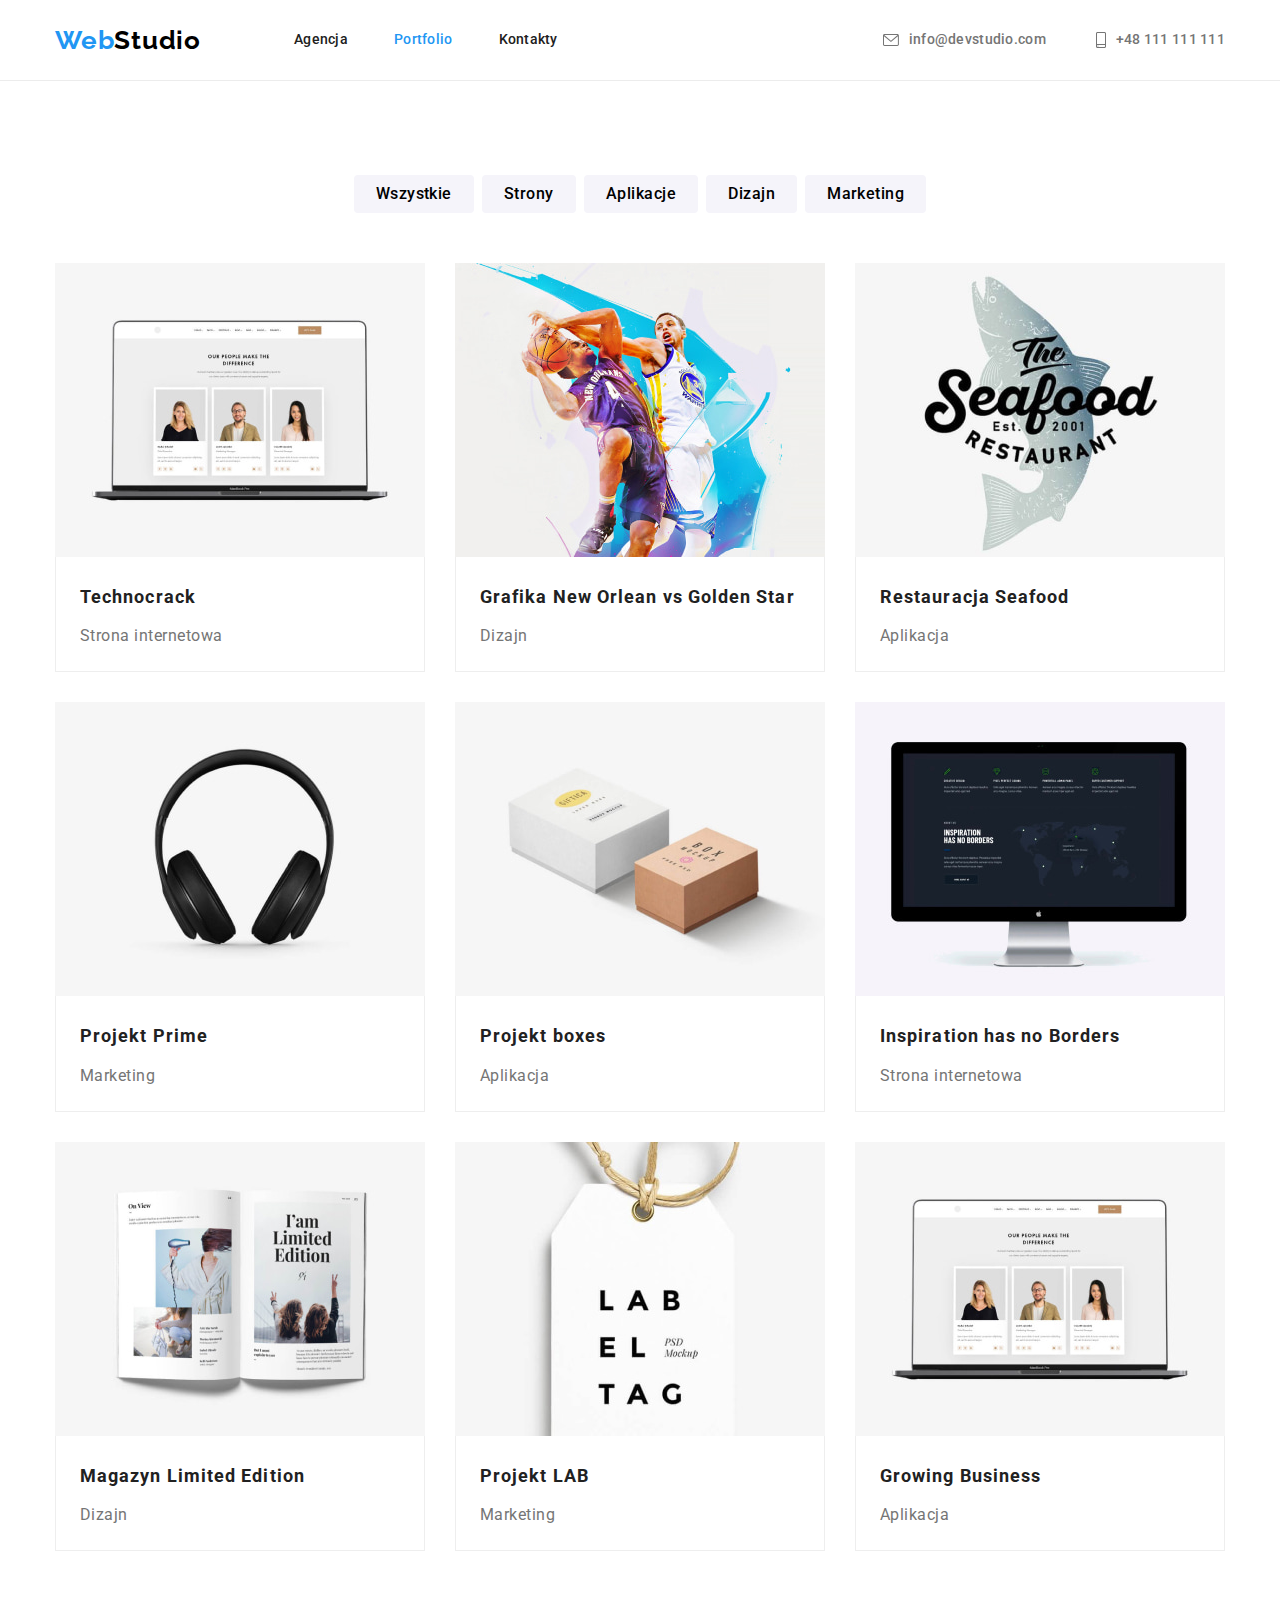
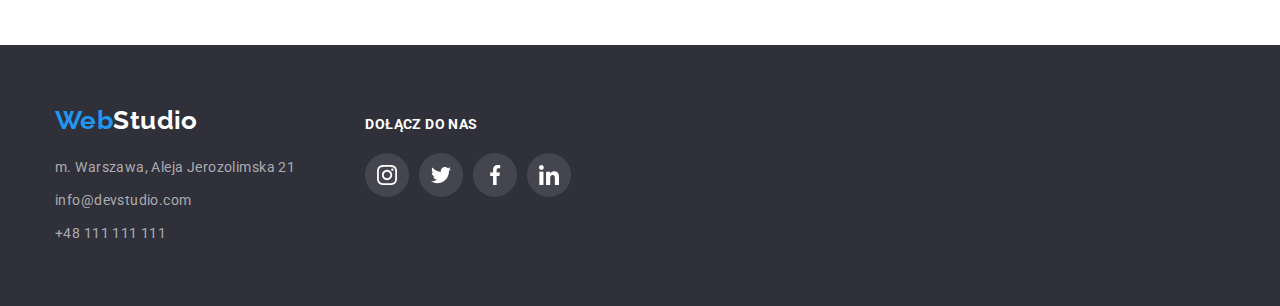
==== portfolio.html @ 993850c0 "feat: init" ====
<!DOCTYPE html>
<html lang="en">
	<head>
		<meta charset="UTF-8" />
		<meta name="viewport" content="witdh=device-width" />
		<title>goit-markup-hw-04 Wojciech Maroszek</title>
		<link rel="preconnect" href="https://fonts.googleapis.com" />
		<link rel="preconnect" href="https://fonts.gstatic.com" crossorigin />
		<link
			href="https://fonts.googleapis.com/css2?family=Raleway:wght@700&family=Roboto:wght@400;500;700;900&display=swap"
			rel="stylesheet"
		/>
		<link rel="stylesheet" href="css/modern-normalize.css" />
		<link rel="stylesheet" href="css/styles.css" />
	</head>
	<body>
		<header class="nav-line">
			<div class="container container-nav">
				<nav class="header-nav">
					<a class="nav-logo" href="./index.html">
						<span>Web</span>
						<span class="nav-logo-studio">Studio</span>
					</a>
					<ul class="nav-list">
						<li><a class="nav-link" href="./index.html">Agencja</a></li>
						<li><a class="nav-link current" href="./portfolio.html">Portfolio</a></li>
						<li><a class="nav-link" href="./kontakt.html">Kontakty</a></li>
					</ul>
				</nav>
				<ul class="contact-list">
					<li>
						<a class="nav-link2" href="mailto:info@devstudio.com">
							<svg class="icon-envelope">
								<use href="./images/icons.svg#icon-envelope"></use>
							</svg>
							info@devstudio.com
						</a>
					</li>
					<li>
						<a class="nav-link2" href="tel:48111111111">
							<svg class="icon-smartphone">
								<use href="./images/icons.svg#icon-smartphone"></use>
							</svg>
							+48 111 111 111
						</a>
					</li>
				</ul>
			</div>
		</header>
		<main>
			<section>
				<div class="container">
					<h1 class="visually-hidden">Portfolio</h1>
					<ul class="filter-list">
						<li><button class="filter-button" type="button">Wszystkie</button></li>
						<li><button class="filter-button" type="button">Strony</button></li>
						<li><button class="filter-button" type="button">Aplikacje</button></li>
						<li><button class="filter-button" type="button">Dizajn</button></li>
						<li><button class="filter-button" type="button">Marketing</button></li>
					</ul>
					<ul class="portfolio-list">
						<a class="images-container" href="#">
							<li>
								<img src="./images/img-portfolio1.jpg" alt="image of laptop" width="370" height="294" />
								<div class="images-box-text">
									<h3 class="images-tittle">Technocrack</h3>
									<p class="images-text">Strona internetowa</p>
								</div>
							</li>
						</a>
						<a class="images-container" href="#">
							<li>
								<img src="./images/img-portfolio2.jpg" alt="image of basketball players" width="370" height="294" />
								<div class="images-box-text">
									<h3 class="images-tittle">Grafika New Orlean vs Golden Star</h3>
									<p class="images-text">Dizajn</p>
								</div>
							</li>
						</a>
						<a class="images-container" href="#">
							<li>
								<img src="./images/img-portfolio3.jpg" alt="image of restaurant logotype" width="370" height="294" />
								<div class="images-box-text">
									<h3 class="images-tittle">Restauracja Seafood</h3>
									<p class="images-text">Aplikacja</p>
								</div>
							</li>
						</a>
						<a class="images-container" href="#">
							<li>
								<img src="./images/img-portfolio4.jpg" alt="image of headphones" width="370" height="294" />
								<div class="images-box-text">
									<h3 class="images-tittle">Projekt Prime</h3>
									<p class="images-text">Marketing</p>
								</div>
							</li>
						</a>
						<a class="images-container" href="#">
							<li>
								<img src="./images/img-portfolio5.jpg" alt="image of boxes" width="370" height="294" />
								<div class="images-box-text">
									<h3 class="images-tittle">Projekt boxes</h3>
									<p class="images-text">Aplikacja</p>
								</div>
							</li>
						</a>
						<a class="images-container" href="#">
							<li>
								<img src="./images/img-portfolio6.jpg" alt="image of monitor" width="370" height="294" />
								<div class="images-box-text">
									<h3 class="images-tittle">Inspiration has no Borders</h3>
									<p class="images-text">Strona internetowa</p>
								</div>
							</li>
						</a>
						<a class="images-container" href="#">
							<li>
								<img src="./images/img-portfolio7.jpg" alt="image of magazine" width="370" height="294" />
								<div class="images-box-text">
									<h3 class="images-tittle">Magazyn Limited Edition</h3>
									<p class="images-text">Dizajn</p>
								</div>
							</li>
						</a>
						<a class="images-container" href="#">
							<li>
								<img src="./images/img-portfolio8.jpg" alt="image of label" width="370" height="294" />
								<div class="images-box-text">
									<h3 class="images-tittle">Projekt LAB</h3>
									<p class="images-text">Marketing</p>
								</div>
							</li>
						</a>
						<a class="images-container" href="#">
							<li>
								<img src="./images/img-portfolio1.jpg" alt="image of website" width="370" height="294" />
								<div class="images-box-text">
									<h3 class="images-tittle">Growing Business</h3>
									<p class="images-text">Aplikacja</p>
								</div>
							</li>
						</a>
					</ul>
				</div>
			</section>
		</main>
		<footer class="footer-bg">
			<div class="container footer-container">
				<div>
					<a class="footer-logo" href="./index.html">
						<span>Web</span>
						<span class="footer-logo-studio">Studio</span>
					</a>
					<address>
						<ul class="adress-list">
							<li class="address-text">
								<a
									class="footer-adress"
									href="https://goo.gl/maps/CgjjjS2WBtp8LF2a7"
									target="_blank"
									rel="noopener nofollow"
								>
									m. Warszawa, Aleja Jerozolimska 21
								</a>
							</li>
							<li class="address-text">
								<a class="footer-adress" href="mailto:info@devstudio.com">info@devstudio.com</a>
							</li>
							<li><a class="footer-adress" href="tel:48111111111">+48 111 111 111</a></li>
						</ul>
					</address>
				</div>
				<div>
					<h3 class="visually-hidden">Social</h3>
					<p class="social-text">DOŁĄCZ DO NAS</p>
					<ul class="social-box">
						<li>
							<a class="social-bg" href="https://www.instagram.com/" target="_blank" rel="noopener nofollow noreferrer">
								<svg class="social-cover">
									<use href="./images/icons.svg#icon-instagram"></use>
								</svg>
							</a>
						</li>
						<li>
							<a class="social-bg" href="https://www.twitter.com/" target="_blank" rel="noopener nofollow noreferrer">
								<svg class="social-cover"><use href="./images/icons.svg#icon-twitter"></use></svg>
							</a>
						</li>

						<li>
							<a class="social-bg" href="https://www.facebook.com/" target="_blank" rel="noopener nofollow noreferrer">
								<svg class="social-cover">
									<use href="./images/icons.svg#icon-facebook"></use>
								</svg>
							</a>
						</li>
						<li>
							<a class="social-bg" href="https://pl.linkedin.com/" target="_blank" rel="noopener nofollow noreferrer">
								<svg class="social-cover">
									<use href="./images/icons.svg#icon-linkedin"></use>
								</svg>
							</a>
						</li>
					</ul>
				</div>
			</div>
		</footer>
		<script src="./js/modal.js"></script>
	</body>
</html>
---- css/styles.css ----
/* GLOBAL */
:root {
	--header-background-color: #2f303a;
	--main-background-color: #ffffff;
	--main-font-color: #212121;
	--images-font-color: #757575;
	--main-blue-color: #2196f3;
	--filters-background-color: #f5f4fa;
	--footer-text-color: rgba(255, 255, 255, 0.6);
	--footer-studio-color: #000000;
	--main-font: "Roboto", sans-serif;
	--logo-font: "Raleway";
}
body {
	font-family: var(--main-font);
	background-color: var(--main-background-color);
	color: var(--main-font-color);
	font-size: 14px;
	letter-spacing: 0.03em;
}
.cursor-pointer:hover {
	cursor: pointer;
}
.visually-hidden {
	position: absolute;
	width: 1px;
	height: 1px;
	margin: -1px;
	border: 0;
	padding: 0;
	white-space: nowrap;
	clip-path: inset(100%);
	clip: rect(0 0 0 0);
	overflow: hidden;
}
.design-header {
	font-weight: 700;
	font-size: 36px;
	line-height: 1.16;
	text-align: center;
	letter-spacing: 0.03em;
	margin-bottom: 50px;
}
.container {
	width: 1200px;
	margin: 0 auto;
	padding: 0 15px;
}

h1,
h2,
h3,
h4,
h5,
h6,
p {
	margin: 0;
}
img {
	display: block;
	max-width: 100%;
	height: auto;
}
ul,
ol {
	list-style-type: none;
	padding-left: 0;
	margin: 0;
}
a {
	text-decoration: none;
}
address {
	font-style: normal;
}
button {
	display: block;
	cursor: pointer;
	border: none;
	border-radius: 4px;
}
section {
	padding-top: 94px;
	padding-bottom: 94px;
}
/* GLOBAL */

/* HEADER */
/* Nav */
.nav-line {
	border-bottom: 1px;
	border-bottom-style: solid;
	border-bottom-color: #ececec;
}
.container-nav {
	display: flex;
	align-items: center;
}
.header-nav {
	display: flex;
	text-align: center;
}

.nav-list {
	display: flex;
	gap: 46px;
	margin-left: 93px;
	align-items: center;
}
.contact-list {
	display: flex;
	gap: 50px;
	margin-left: auto;
}
.nav-logo {
	font-family: var(--logo-font);
	text-decoration: none;
	font-weight: 700;
	font-size: 26px;
	line-height: 1.19;
	color: var(--main-blue-color);
	letter-spacing: 0.03em;
	display: flex;
	align-items: center;
}
.nav-logo:focus {
	outline: 2px dashed var(--main-blue-color);
}
.nav-logo-studio {
	color: var(--footer-studio-color);
}
.nav-link {
	text-decoration: none;
	color: var(--main-font-color);
	font-weight: 500;
	line-height: 1.14;
	letter-spacing: 0.02em;
	display: block;
	padding-top: 32px;
	padding-bottom: 32px;
}
.nav-link:hover {
	color: var(--main-blue-color);
}
.nav-link:focus {
	color: var(--main-blue-color);
}
.nav-link2 {
	text-decoration: none;
	font-weight: 500;
	line-height: 1.14;
	letter-spacing: 0.02em;
	color: var(--images-font-color);
	fill: currentColor;
	display: flex;
	align-items: center;
	justify-content: center;
}

.nav-link2:hover {
	color: var(--main-blue-color);
}
.nav-link2:focus {
	color: var(--main-blue-color);
}
.addres-color-pointer:hover {
	color: var(--main-background-color);
}
.current {
	color: var(--main-blue-color);
}
.icon-envelope {
	margin-right: 10px;
	width: 16px;
	height: 12px;
}
.icon-smartphone {
	margin-right: 10px;
	width: 10px;
	height: 16px;
}

/* Nav */
/* HEADER */

/* MAIN */
/* Header index.html */
.hero-background {
	max-width: 1600px;
	height: 600px;
	background-size: cover;
	margin: auto;
	padding-top: 200px;
	padding-bottom: 200px;
	background-image: linear-gradient(rgba(0, 0, 0, 0.4), rgba(0, 0, 0, 0.4)), url("../images/hero-background.jpg");
}
.hero-header {
	color: var(--main-background-color);
	width: 696px;
	font-weight: 900;
	font-size: 44px;
	line-height: 1.36;
	letter-spacing: 0.06em;
	text-align: center;
	text-transform: uppercase;
	margin: auto;
	margin-bottom: 40px;
}
.hero-button {
	width: 200px;
	background-color: var(--main-blue-color);
	color: var(--main-background-color);
	font-weight: 700;
	font-size: 14px;
	line-height: 1.87;
	text-align: center;
	letter-spacing: 0.06em;
	cursor: pointer;
	font-family: var(--main-font);
	margin: auto;
	padding: 12px 42px;
}

/* Header index.html */
/* Section 1 index.html */
.feat-text-box {
	width: 270px;
	height: auto;
}
.feat-container {
	display: flex;
	align-items: center;
	gap: 30px;
}
.feat-text {
	line-height: 1.71;
	color: var(--images-font-color);
	letter-spacing: 0.03em;
}
.feat-tittle {
	font-weight: 700;
	line-height: 1.14;
	text-transform: uppercase;
	letter-spacing: 0.03em;
	margin-bottom: 10px;
	font-size: 14px;
}
.feat-icon {
	width: 70px;
	height: 70px;
}
.feat-icon-box {
	background: #f5f4fa;
	border-radius: 4px;
	margin-bottom: 30px;
	height: 120px;
	display: flex;
	align-items: center;
	justify-content: center;
}
/* Section 1 index.html */
/* Section 2 index.html */
.deal-box {
	display: flex;
	flex-direction: row;
	gap: 30px;
}
.deal-design {
	padding-top: 0px;
}
/* Section 2 index.html */
/* Section 3 index.html */
.section-team-background {
	background-color: var(--filters-background-color);
}
.team-card {
	background-color: var(--main-background-color);
	width: 270px;
	box-shadow: 0px 2px 1px rgba(0, 0, 0, 0.2);
	border-radius: 0px 0px 4px 4px;
}
.card-text-box {
	width: 270px;
	text-align: center;
	padding: 30px 0;
}
.team-card-box {
	display: flex;
	gap: 30px;
}
.section-team-tittle {
	font-size: 16px;
	line-height: 1.18;
	letter-spacing: 0.03em;
	font-weight: 500;
	text-align: center;
	margin-bottom: 10px;
}
.section-team-text {
	font-size: 16px;
	line-height: 1.18;
	letter-spacing: 0.03em;
	color: var(--images-font-color);
	text-align: center;
	margin-bottom: 16px;
}
.team-social {
	width: 20px;
	height: 20px;
}

.icon-bg:hover {
	background-color: var(--main-blue-color);
	fill: var(--main-background-color);
}
.icon-bg:focus {
	background-color: var(--main-blue-color);
	fill: var(--main-background-color);
}

.team-social-box {
	display: flex;
	justify-content: center;
	gap: 10px;
}
.icon-bg {
	width: 44px;
	height: 44px;
	display: flex;
	align-items: center;
	justify-content: center;
	border-radius: 50%;
	fill: #afb1b8;
}
/* Section 3 index.html */
/* Section 4 index.html */

.customers-box {
	display: flex;
	gap: 30px;
}
.customer-bg {
	border: 1px solid currentColor;
	color: #afb1b8;
	border-radius: 4px;
	width: 170px;
	height: 92px;
	display: flex;
	align-items: center;
	justify-content: center;
	box-shadow: 0px 1px 1px rgba(0, 0, 0, 0.2);
}
.customer-bg:focus {
	color: var(--main-blue-color);
}
.customers-logo {
	width: 106px;
	height: 60px;
	fill: currentColor;
}
.customer-bg:hover {
	color: var(--main-blue-color);
}
/* Section 4 index.html */
/* Filters */
.filter-list {
	display: flex;
	flex-direction: row;
	justify-content: center;
	gap: 8px;
	margin-bottom: 50px;
}
.filter-button {
	font-size: 16px;
	line-height: 1.62;
	font-weight: 500;
	font-family: inherit;
	text-align: center;
	cursor: pointer;
	background-color: var(--filters-background-color);
	letter-spacing: 0.03em;
	padding: 6px 22px;
}
.filter-button:hover {
	background-color: var(--main-blue-color);
	color: var(--main-background-color);
	box-shadow: 0px 3px 1px rgba(0, 0, 0, 0.1), 0px 1px 2px rgba(0, 0, 0, 0.08), 0px 2px 2px rgba(0, 0, 0, 0.12);
}
.filter-button:focus {
	background-color: var(--main-blue-color);
	color: var(--main-background-color);
	box-shadow: 0px 3px 1px rgba(0, 0, 0, 0.1), 0px 1px 2px rgba(0, 0, 0, 0.08), 0px 2px 2px rgba(0, 0, 0, 0.12);
}
/* Filters */
/* Content images for portfolio.html */
.portfolio-list {
	display: flex;
	gap: 30px;
	flex-wrap: wrap;
}
.images-tittle {
	font-weight: 700;
	font-size: 18px;
	line-height: 2.25em;
	letter-spacing: 0.06em;
	margin-bottom: 4px;
	color: var(--main-font-color);
}
.images-text {
	font-size: 16px;
	line-height: 1.87;
	color: var(--images-font-color);
	letter-spacing: 0.03em;
}
.images-container:hover {
	width: 370px;
	box-shadow: 0px 1px 1px rgba(0, 0, 0, 0.12), 0px 4px 4px rgba(0, 0, 0, 0.06), 1px 4px 6px rgba(0, 0, 0, 0.16);
}
.images-container:focus {
	width: 370px;
	box-shadow: 0px 1px 1px rgba(0, 0, 0, 0.12), 0px 4px 4px rgba(0, 0, 0, 0.06), 1px 4px 6px rgba(0, 0, 0, 0.16);
}
.images-box-text {
	width: 370px;
	padding: 20px 24px 20px 24px;
	border: 1px solid #eeeeee;
	border-top: none;
}
/* Content images for portfolio.html */
/* MAIN */

/* FOOTER */

.footer-logo {
	font-family: var(--logo-font);
	text-decoration: none;
	font-weight: 700;
	font-size: 26px;
	line-height: 1.19;
	color: var(--main-blue-color);
	margin-bottom: 20px;
	display: flex;
}
.footer-logo:focus {
	outline: 2px dashed var(--main-blue-color);
}
.footer-logo-studio {
	color: var(--main-background-color);
}
.footer-bg {
	background-color: var(--header-background-color);
	padding-top: 60px;
	padding-bottom: 60px;
}
.footer-adress {
	text-decoration: none;
	font-style: normal;
	line-height: 1.71;
	color: var(--footer-text-color);
	letter-spacing: 0.03em;
}
.footer-adress:hover {
	color: var(--main-blue-color);
}
.footer-adress:focus {
	color: var(--main-blue-color);
}
.address-text:not(:last-child) {
	margin-bottom: 9px;
}
.social-text {
	letter-spacing: 0.03em;
	text-transform: uppercase;
	font-weight: 700;
	line-height: 1.14em;
	color: var(--main-background-color);
	margin-top: 12px;
	margin-left: 70px;
}
.social-box {
	display: flex;
	gap: 10px;
	margin-top: 20px;
	margin-left: 70px;
}
.footer-container {
	display: flex;
}
.social-cover {
	fill: var(--main-background-color);
	width: 20px;
	height: 20px;
}
.social-bg {
	background-color: rgba(255, 255, 255, 0.1);
	width: 44px;
	height: 44px;
	display: flex;
	align-items: center;
	justify-content: center;
	border-radius: 50%;
}
.social-bg:hover {
	background-color: var(--main-blue-color);
}
.social-bg:focus {
	background-color: var(--main-blue-color);
}
/* FOOTER */
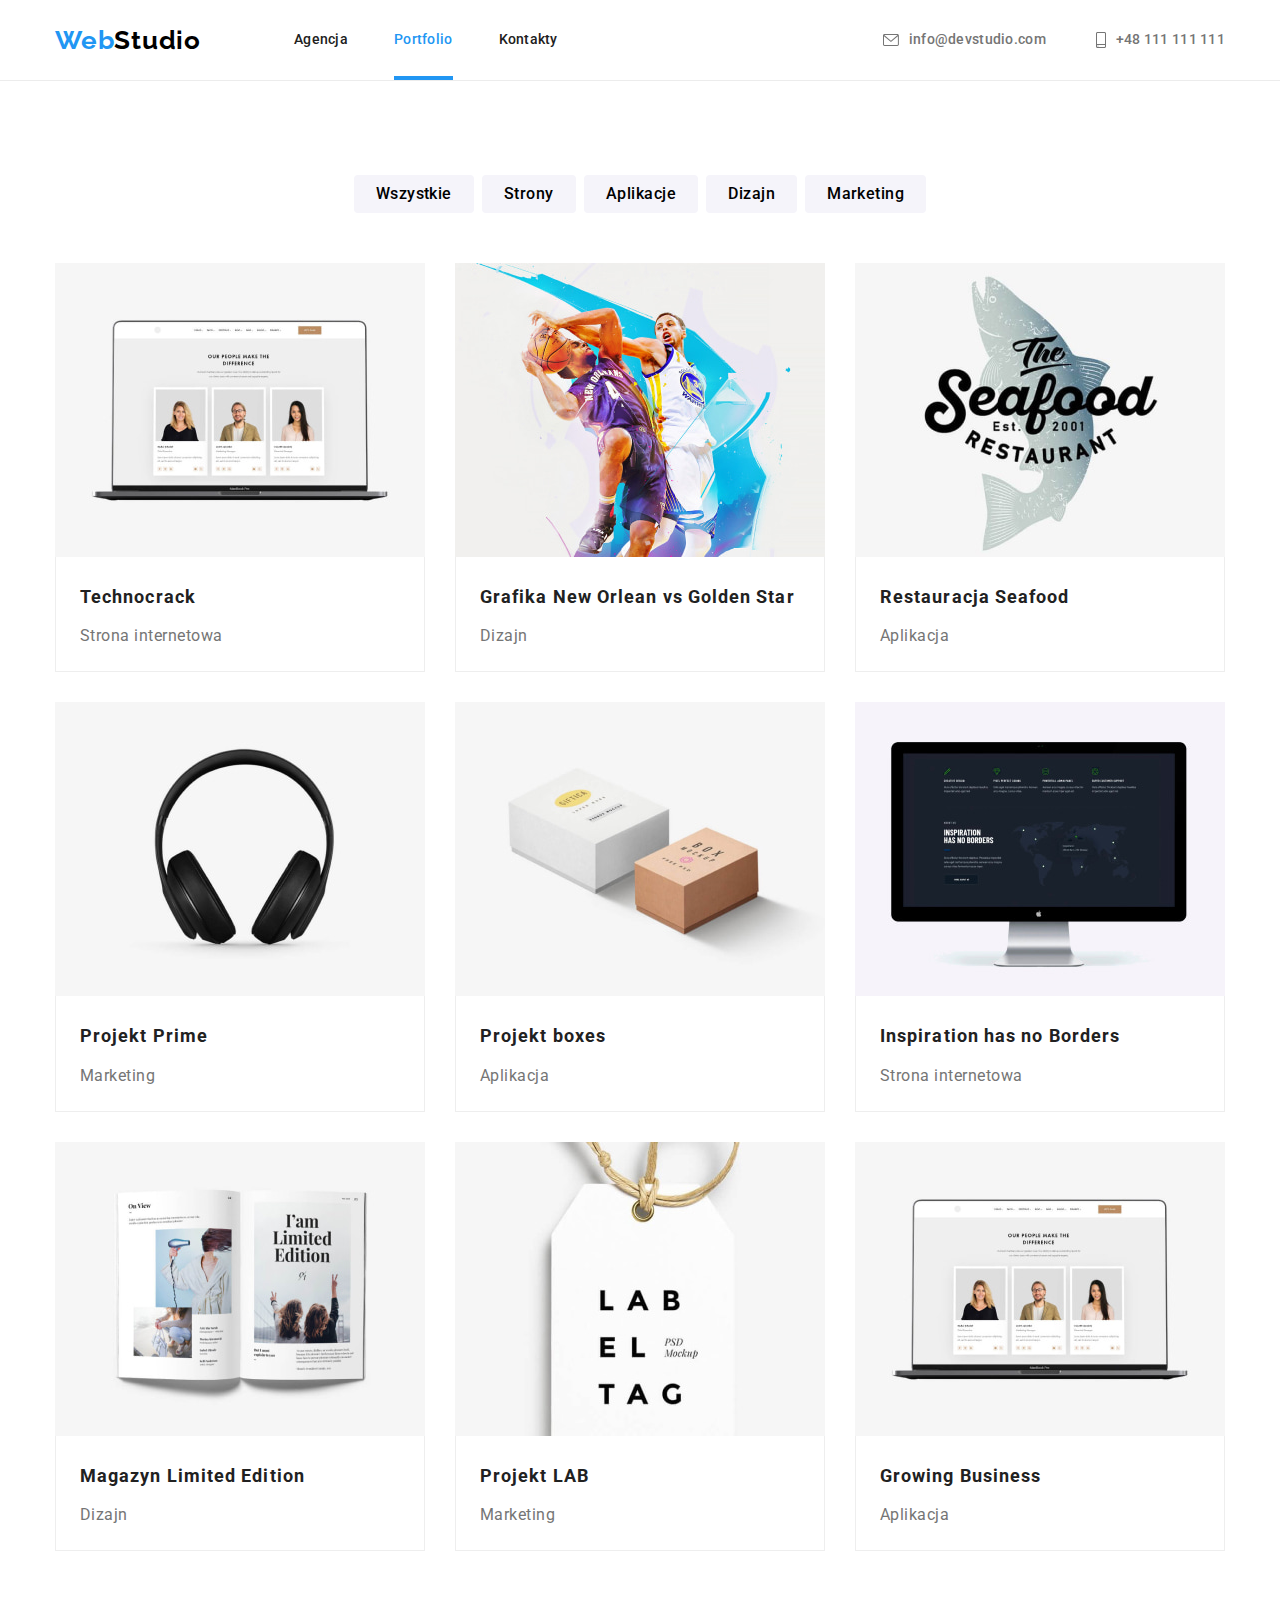
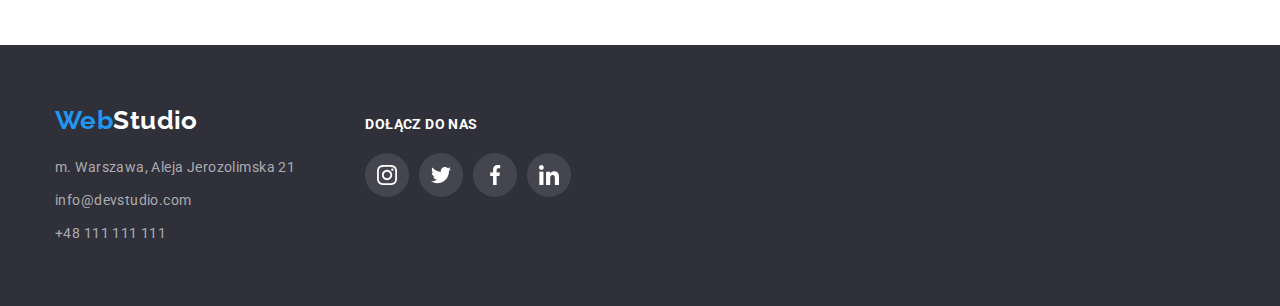
==== commit 0daa166e: "feat: css&html" ====
--- a/portfolio.html
+++ b/portfolio.html
@@ -3,7 +3,7 @@
 	<head>
 		<meta charset="UTF-8" />
 		<meta name="viewport" content="witdh=device-width" />
-		<title>goit-markup-hw-04 Wojciech Maroszek</title>
+		<title>goit-markup-hw-05 Wojciech Maroszek</title>
 		<link rel="preconnect" href="https://fonts.googleapis.com" />
 		<link rel="preconnect" href="https://fonts.gstatic.com" crossorigin />
 		<link
@@ -22,9 +22,9 @@
 						<span class="nav-logo-studio">Studio</span>
 					</a>
 					<ul class="nav-list">
-						<li><a class="nav-link" href="./index.html">Agencja</a></li>
+						<li><a class="nav-link nav-link-center" href="./index.html">Agencja</a></li>
 						<li><a class="nav-link current" href="./portfolio.html">Portfolio</a></li>
-						<li><a class="nav-link" href="./kontakt.html">Kontakty</a></li>
+						<li><a class="nav-link nav-link-center" href="#">Kontakty</a></li>
 					</ul>
 				</nav>
 				<ul class="contact-list">
@@ -61,16 +61,34 @@
 					<ul class="portfolio-list">
 						<a class="images-container" href="#">
 							<li>
-								<img src="./images/img-portfolio1.jpg" alt="image of laptop" width="370" height="294" />
+								<div class="image-box">
+									<img src="./images/img-portfolio1.jpg" alt="image of laptop" width="370" height="294" />
+									<div class="overlay">
+										<p>
+											Technocrack jest popularną platformą wykorzystywaną do rozpowszechniania koronawirusa. Firmy
+											wykorzystują tę platformę do celów szpiegowskich i ataków na niezabezpieczone serwery konkurencji
+										</p>
+									</div>
+								</div>
 								<div class="images-box-text">
 									<h3 class="images-tittle">Technocrack</h3>
 									<p class="images-text">Strona internetowa</p>
 								</div>
 							</li>
 						</a>
-						<a class="images-container" href="#">
-							<li>
-								<img src="./images/img-portfolio2.jpg" alt="image of basketball players" width="370" height="294" />
+
+						<a class="images-container" href="#">
+							<li>
+								<div class="image-box">
+									<img src="./images/img-portfolio2.jpg" alt="image of basketball players" width="370" height="294" />
+									<div class="overlay">
+										<p>
+											Lorem ipsum dolor sit, amet consectetur adipisicing elit. Explicabo voluptate harum possimus non
+											sint architecto! Lorem ipsum dolor sit, amet consectetur adipisicing elit. At, porro! Similique
+											neque architecto eaque ab.
+										</p>
+									</div>
+								</div>
 								<div class="images-box-text">
 									<h3 class="images-tittle">Grafika New Orlean vs Golden Star</h3>
 									<p class="images-text">Dizajn</p>
@@ -79,7 +97,16 @@
 						</a>
 						<a class="images-container" href="#">
 							<li>
-								<img src="./images/img-portfolio3.jpg" alt="image of restaurant logotype" width="370" height="294" />
+								<div class="image-box">
+									<img src="./images/img-portfolio3.jpg" alt="image of restaurant logotype" width="370" height="294" />
+									<div class="overlay">
+										<p>
+											Lorem ipsum dolor sit, amet consectetur adipisicing elit. Explicabo voluptate harum possimus non
+											sint architecto! Lorem ipsum dolor sit, amet consectetur adipisicing elit. At, porro! Similique
+											neque architecto eaque ab.
+										</p>
+									</div>
+								</div>
 								<div class="images-box-text">
 									<h3 class="images-tittle">Restauracja Seafood</h3>
 									<p class="images-text">Aplikacja</p>
@@ -88,7 +115,16 @@
 						</a>
 						<a class="images-container" href="#">
 							<li>
-								<img src="./images/img-portfolio4.jpg" alt="image of headphones" width="370" height="294" />
+								<div class="image-box">
+									<img src="./images/img-portfolio4.jpg" alt="image of headphones" width="370" height="294" />
+									<div class="overlay">
+										<p>
+											Lorem ipsum dolor sit, amet consectetur adipisicing elit. Explicabo voluptate harum possimus non
+											sint architecto! Lorem ipsum dolor sit, amet consectetur adipisicing elit. At, porro! Similique
+											neque architecto eaque ab.
+										</p>
+									</div>
+								</div>
 								<div class="images-box-text">
 									<h3 class="images-tittle">Projekt Prime</h3>
 									<p class="images-text">Marketing</p>
@@ -97,7 +133,16 @@
 						</a>
 						<a class="images-container" href="#">
 							<li>
-								<img src="./images/img-portfolio5.jpg" alt="image of boxes" width="370" height="294" />
+								<div class="image-box">
+									<img src="./images/img-portfolio5.jpg" alt="image of boxes" width="370" height="294" />
+									<div class="overlay">
+										<p>
+											Lorem ipsum dolor sit, amet consectetur adipisicing elit. Explicabo voluptate harum possimus non
+											sint architecto! Lorem ipsum dolor sit, amet consectetur adipisicing elit. At, porro! Similique
+											neque architecto eaque ab.
+										</p>
+									</div>
+								</div>
 								<div class="images-box-text">
 									<h3 class="images-tittle">Projekt boxes</h3>
 									<p class="images-text">Aplikacja</p>
@@ -106,7 +151,16 @@
 						</a>
 						<a class="images-container" href="#">
 							<li>
-								<img src="./images/img-portfolio6.jpg" alt="image of monitor" width="370" height="294" />
+								<div class="image-box">
+									<img src="./images/img-portfolio6.jpg" alt="image of monitor" width="370" height="294" />
+									<div class="overlay">
+										<p>
+											Lorem ipsum dolor sit, amet consectetur adipisicing elit. Explicabo voluptate harum possimus non
+											sint architecto! Lorem ipsum dolor sit, amet consectetur adipisicing elit. At, porro! Similique
+											neque architecto eaque ab.
+										</p>
+									</div>
+								</div>
 								<div class="images-box-text">
 									<h3 class="images-tittle">Inspiration has no Borders</h3>
 									<p class="images-text">Strona internetowa</p>
@@ -115,7 +169,16 @@
 						</a>
 						<a class="images-container" href="#">
 							<li>
-								<img src="./images/img-portfolio7.jpg" alt="image of magazine" width="370" height="294" />
+								<div class="image-box">
+									<img src="./images/img-portfolio7.jpg" alt="image of magazine" width="370" height="294" />
+									<div class="overlay">
+										<p>
+											Lorem ipsum dolor sit, amet consectetur adipisicing elit. Explicabo voluptate harum possimus non
+											sint architecto! Lorem ipsum dolor sit, amet consectetur adipisicing elit. At, porro! Similique
+											neque architecto eaque ab.
+										</p>
+									</div>
+								</div>
 								<div class="images-box-text">
 									<h3 class="images-tittle">Magazyn Limited Edition</h3>
 									<p class="images-text">Dizajn</p>
@@ -124,7 +187,16 @@
 						</a>
 						<a class="images-container" href="#">
 							<li>
-								<img src="./images/img-portfolio8.jpg" alt="image of label" width="370" height="294" />
+								<div class="image-box">
+									<img src="./images/img-portfolio8.jpg" alt="image of label" width="370" height="294" />
+									<div class="overlay">
+										<p>
+											Lorem ipsum dolor sit, amet consectetur adipisicing elit. Explicabo voluptate harum possimus non
+											sint architecto! Lorem ipsum dolor sit, amet consectetur adipisicing elit. At, porro! Similique
+											neque architecto eaque ab.
+										</p>
+									</div>
+								</div>
 								<div class="images-box-text">
 									<h3 class="images-tittle">Projekt LAB</h3>
 									<p class="images-text">Marketing</p>
@@ -133,7 +205,16 @@
 						</a>
 						<a class="images-container" href="#">
 							<li>
-								<img src="./images/img-portfolio1.jpg" alt="image of website" width="370" height="294" />
+								<div class="image-box">
+									<img src="./images/img-portfolio1.jpg" alt="image of website" width="370" height="294" />
+									<div class="overlay">
+										<p>
+											Lorem ipsum dolor sit, amet consectetur adipisicing elit. Explicabo voluptate harum possimus non
+											sint architecto! Lorem ipsum dolor sit, amet consectetur adipisicing elit. At, porro! Similique
+											neque architecto eaque ab.
+										</p>
+									</div>
+								</div>
 								<div class="images-box-text">
 									<h3 class="images-tittle">Growing Business</h3>
 									<p class="images-text">Aplikacja</p>
--- a/css/styles.css
+++ b/css/styles.css
@@ -21,6 +21,7 @@
 .cursor-pointer:hover {
 	cursor: pointer;
 }
+
 .visually-hidden {
 	position: absolute;
 	width: 1px;
@@ -137,6 +138,8 @@
 	letter-spacing: 0.02em;
 	display: block;
 	padding-top: 32px;
+}
+.nav-link-center {
 	padding-bottom: 32px;
 }
 .nav-link:hover {
@@ -168,6 +171,12 @@
 }
 .current {
 	color: var(--main-blue-color);
+}
+.current::after {
+	content: "";
+	display: block;
+	border-bottom: 4px solid var(--main-blue-color);
+	padding-bottom: 28px;
 }
 .icon-envelope {
 	margin-right: 10px;
@@ -220,7 +229,52 @@
 	margin: auto;
 	padding: 12px 42px;
 }
-
+.is-hidden {
+	pointer-events: none;
+	visibility: hidden;
+	opacity: 0;
+	transform: scale(0);
+}
+.modal {
+	width: 528px;
+	height: 581px;
+	background-color: var(--main-background-color);
+	box-shadow: 0px 1px 3px rgba(0, 0, 0, 0.12), 0px 1px 1px rgba(0, 0, 0, 0.14), 0px 2px 1px rgba(0, 0, 0, 0.2);
+	border-radius: 4px;
+
+	position: absolute;
+	top: 0;
+	left: 0;
+	margin-top: 221px;
+	margin-left: 536px;
+}
+.backdrop {
+	width: 100%;
+	height: 100%;
+	position: fixed;
+	top: 0;
+	left: 0;
+	background: rgba(0, 0, 0, 0.2);
+	transition-property: visibility, opacity, transform;
+	transition-duration: 700ms;
+}
+.modal-btn {
+	width: 18px;
+	height: 18px;
+	display: flex;
+	align-items: center;
+}
+.modal-btn-bg {
+	width: 30px;
+	height: 30px;
+	position: absolute;
+	right: 0;
+	margin-top: 8px;
+	margin-right: 8px;
+
+	border-radius: 50%;
+	border: 1px solid rgba(0, 0, 0, 0.1);
+}
 /* Header index.html */
 /* Section 1 index.html */
 .feat-text-box {
@@ -267,6 +321,25 @@
 }
 .deal-design {
 	padding-top: 0px;
+}
+.deal-image-box {
+	position: relative;
+}
+.deal-text-box {
+	position: absolute;
+	bottom: 0;
+	width: 100%;
+	background-color: rgba(47, 48, 58, 0.8);
+	padding: 27px 0px;
+}
+.deal-text-box > p {
+	font-weight: 700;
+	color: var(--main-background-color);
+	font-size: 14px;
+	line-height: 1.14em;
+	text-align: center;
+	letter-spacing: 0.03em;
+	text-transform: uppercase;
 }
 /* Section 2 index.html */
 /* Section 3 index.html */
@@ -412,13 +485,50 @@
 	color: var(--images-font-color);
 	letter-spacing: 0.03em;
 }
+.images-container {
+	width: 370px;
+	position: relative;
+}
+
+.image-box {
+	width: 370px;
+	height: 294px;
+	position: relative;
+	overflow: hidden;
+}
+.overlay {
+	background-color: rgba(33, 150, 243, 0.9);
+	position: absolute;
+	left: 0;
+	top: 0;
+	width: 100%;
+	height: 100%;
+	transform: translateY(100%);
+	transition: transform 250ms cubic-bezier(0.4, 0, 0.2, 1);
+}
+
+.overlay > p {
+	font-family: var(--main-font);
+	color: var(--main-background-color);
+	font-weight: 400;
+	font-size: 18px;
+	line-height: 1.55em;
+	letter-spacing: 0.03em;
+	padding: 49px 24px 0px 24px;
+}
+
+.images-container:hover .overlay {
+	transform: translateY(0%);
+}
 .images-container:hover {
-	width: 370px;
 	box-shadow: 0px 1px 1px rgba(0, 0, 0, 0.12), 0px 4px 4px rgba(0, 0, 0, 0.06), 1px 4px 6px rgba(0, 0, 0, 0.16);
 }
 .images-container:focus {
 	width: 370px;
 	box-shadow: 0px 1px 1px rgba(0, 0, 0, 0.12), 0px 4px 4px rgba(0, 0, 0, 0.06), 1px 4px 6px rgba(0, 0, 0, 0.16);
+}
+.images-container:focus .overlay {
+	transform: translateY(0%);
 }
 .images-box-text {
 	width: 370px;
